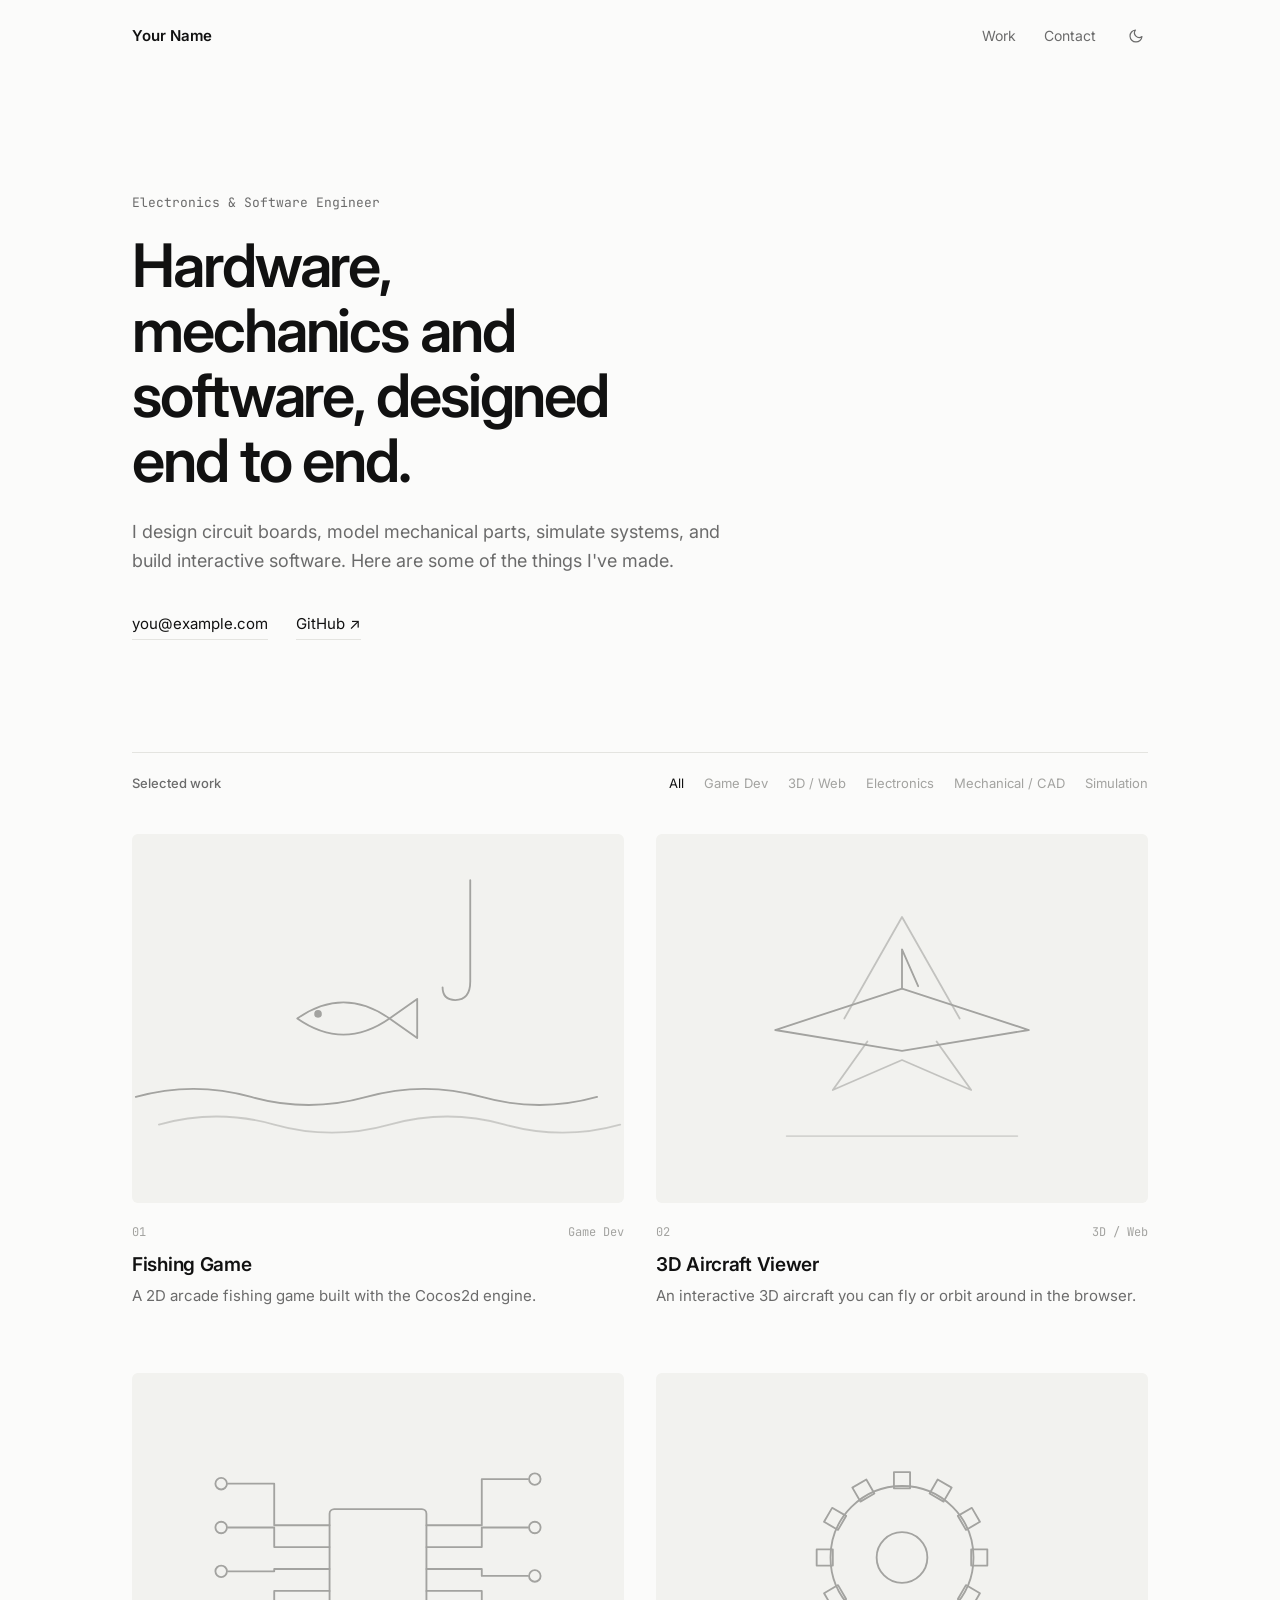
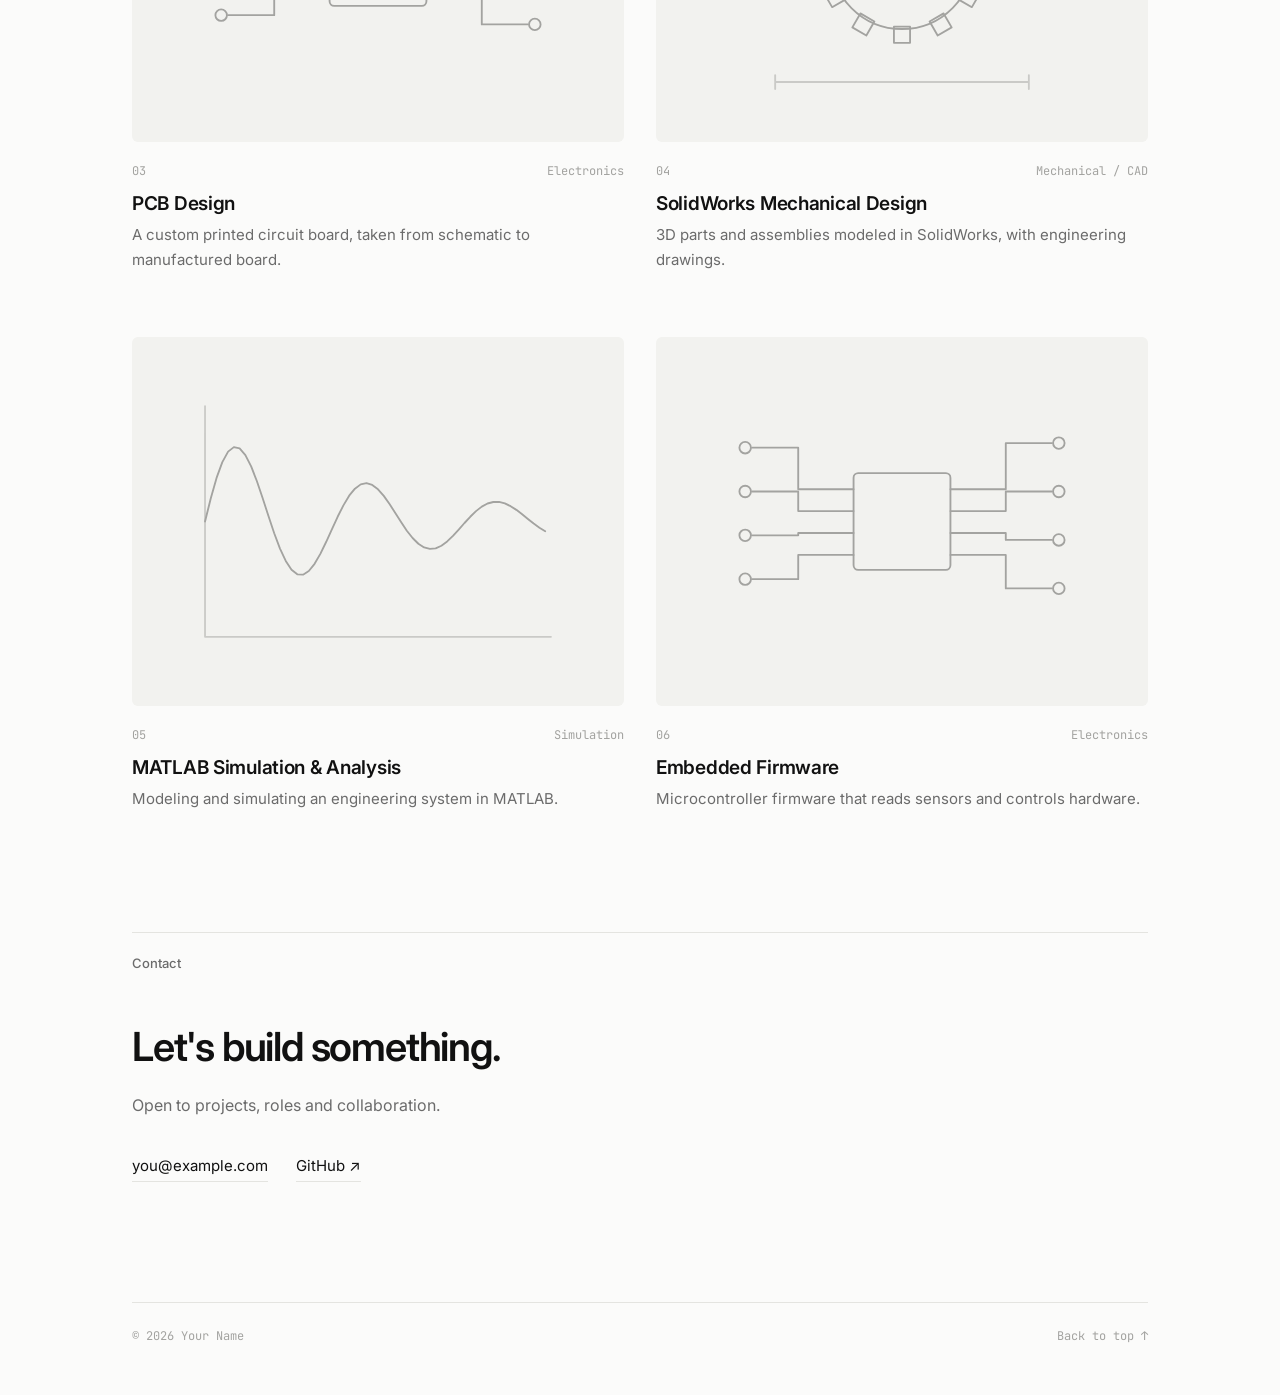
==== index.html @ 584f7bb4 "Add engineering portfolio site Static, no-build portfolio: project grid with category filters, proje" ====
<!doctype html>
<html lang="en">
  <head>
    <meta charset="utf-8" />
    <meta name="viewport" content="width=device-width, initial-scale=1" />
    <title>Portfolio</title>
    <meta name="description" content="Engineering portfolio: electronics, CAD, simulation and software projects." />
    <link rel="preconnect" href="https://fonts.googleapis.com" />
    <link rel="preconnect" href="https://fonts.gstatic.com" crossorigin />
    <link
      href="https://fonts.googleapis.com/css2?family=Inter:wght@400;500;600&family=JetBrains+Mono:wght@400&display=swap"
      rel="stylesheet"
    />
    <link rel="stylesheet" href="css/style.css" />
  </head>
  <body>
    <div class="wrap">
      <header class="topbar">
        <a class="brand" href="index.html" id="brand"></a>
        <nav>
          <a href="#work">Work</a>
          <a href="#contact">Contact</a>
          <button class="theme-toggle" id="themeToggle" aria-label="Toggle dark mode"></button>
        </nav>
      </header>

      <main>
        <section class="hero">
          <p class="eyebrow mono" id="heroTitle"></p>
          <h1 id="heroIntro"></h1>
          <p class="lede" id="heroLede"></p>
          <div class="links" id="heroLinks"></div>
        </section>

        <section id="work">
          <div class="section-head">
            <h2>Selected work</h2>
            <div class="filters" id="filters" role="tablist"></div>
          </div>
          <div class="grid" id="grid"></div>
        </section>

        <section id="contact" class="contact">
          <div class="section-head"><h2>Contact</h2></div>
          <h2 class="big">Let's build something.</h2>
          <p>Open to projects, roles and collaboration.</p>
          <div class="links" id="contactLinks"></div>
        </section>
      </main>

      <footer class="footer mono" id="footer"></footer>
    </div>

    <script src="js/projects.js"></script>
    <script src="js/main.js"></script>
    <script>
      Portfolio.renderHome();
    </script>
  </body>
</html>
---- css/style.css ----
:root {
  --bg: #fbfbfa;
  --surface: #f2f2ef;
  --ink: #111111;
  --muted: #6b6b6b;
  --faint: #a3a3a0;
  --line: #e4e4e0;
  --accent: #1f4fd8;
  --max: 1080px;
  --gutter: 32px;
}

@media (prefers-color-scheme: dark) {
  :root:not([data-theme="light"]) {
    --bg: #0e0e0f;
    --surface: #18181a;
    --ink: #ededed;
    --muted: #9a9a9a;
    --faint: #5c5c5e;
    --line: #252527;
    --accent: #7c9cff;
  }
}
:root[data-theme="dark"] {
  --bg: #0e0e0f;
  --surface: #18181a;
  --ink: #ededed;
  --muted: #9a9a9a;
  --faint: #5c5c5e;
  --line: #252527;
  --accent: #7c9cff;
}

* {
  box-sizing: border-box;
}
html {
  scroll-behavior: smooth;
}
body {
  margin: 0;
  background: var(--bg);
  color: var(--ink);
  font: 16px/1.65 Inter, system-ui, -apple-system, "Segoe UI", sans-serif;
  -webkit-font-smoothing: antialiased;
}
a {
  color: inherit;
  text-decoration: none;
}
img,
video {
  max-width: 100%;
  display: block;
}
.mono {
  font-family: "JetBrains Mono", ui-monospace, Consolas, monospace;
}

.wrap {
  max-width: var(--max);
  margin: 0 auto;
  padding: 0 var(--gutter);
}

/* ── Header ──────────────────────────────────────────── */
.topbar {
  display: flex;
  align-items: center;
  justify-content: space-between;
  height: 72px;
}
.brand {
  font-weight: 600;
  font-size: 15px;
}
.topbar nav {
  display: flex;
  gap: 28px;
  align-items: center;
  font-size: 14px;
}
.topbar nav a {
  color: var(--muted);
  transition: color 0.15s;
}
.topbar nav a:hover {
  color: var(--ink);
}
.theme-toggle {
  background: none;
  border: 0;
  padding: 4px;
  color: var(--muted);
  cursor: pointer;
  display: grid;
  place-items: center;
}
.theme-toggle:hover {
  color: var(--ink);
}

/* ── Hero ────────────────────────────────────────────── */
.hero {
  padding: 120px 0 112px;
}
.eyebrow {
  font-size: 13px;
  color: var(--muted);
  margin: 0 0 20px;
}
.hero h1 {
  font-size: clamp(36px, 5.6vw, 60px);
  font-weight: 600;
  line-height: 1.08;
  letter-spacing: -0.035em;
  margin: 0 0 24px;
  max-width: 14ch;
}
.lede {
  font-size: 18px;
  color: var(--muted);
  max-width: 54ch;
  margin: 0;
}
.links {
  display: flex;
  flex-wrap: wrap;
  gap: 8px 28px;
  margin-top: 36px;
  font-size: 15px;
}
.links a {
  border-bottom: 1px solid var(--line);
  padding-bottom: 2px;
  transition: border-color 0.15s;
}
.links a:hover {
  border-color: var(--ink);
}

/* ── Sections ────────────────────────────────────────── */
section {
  padding-bottom: 120px;
}
.section-head {
  display: flex;
  flex-wrap: wrap;
  align-items: baseline;
  justify-content: space-between;
  gap: 16px 24px;
  border-top: 1px solid var(--line);
  padding-top: 20px;
  margin-bottom: 40px;
}
.section-head h2 {
  font-size: 13px;
  font-weight: 500;
  color: var(--muted);
  margin: 0;
}
.filters {
  display: flex;
  flex-wrap: wrap;
  gap: 4px 20px;
}
.filters button {
  font: inherit;
  font-size: 13px;
  padding: 0;
  border: 0;
  background: none;
  color: var(--faint);
  cursor: pointer;
  transition: color 0.15s;
}
.filters button:hover,
.filters button[aria-selected="true"] {
  color: var(--ink);
}

/* ── Project grid ────────────────────────────────────── */
.grid {
  display: grid;
  grid-template-columns: repeat(2, minmax(0, 1fr));
  gap: 64px 32px;
}
.card {
  display: block;
}
.thumb {
  aspect-ratio: 4 / 3;
  background: var(--surface);
  border-radius: 6px;
  overflow: hidden;
  color: var(--faint);
}
.thumb img,
.thumb svg {
  width: 100%;
  height: 100%;
  object-fit: cover;
  transition: transform 0.5s cubic-bezier(0.2, 0.7, 0.2, 1), color 0.3s;
}
.card:hover .thumb img,
.card:hover .thumb svg {
  transform: scale(1.025);
}
.card:hover .thumb {
  color: var(--muted);
}
.card-meta {
  display: flex;
  justify-content: space-between;
  gap: 16px;
  margin-top: 20px;
  font-size: 12px;
  color: var(--faint);
}
.card h3 {
  font-size: 19px;
  font-weight: 600;
  letter-spacing: -0.015em;
  margin: 6px 0 4px;
}
.card p {
  margin: 0;
  color: var(--muted);
  font-size: 15px;
}

/* ── Contact / footer ────────────────────────────────── */
.contact h2.big {
  font-size: clamp(28px, 4vw, 40px);
  font-weight: 600;
  letter-spacing: -0.03em;
  margin: 0 0 12px;
}
.contact p {
  color: var(--muted);
  margin: 0;
}
.footer {
  display: flex;
  justify-content: space-between;
  border-top: 1px solid var(--line);
  padding-top: 24px;
  padding-bottom: 48px;
  font-size: 12px;
  color: var(--faint);
}

/* ── Project page ────────────────────────────────────── */
.detail-head {
  padding: 80px 0 48px;
}
.back {
  font-size: 13px;
  color: var(--muted);
  display: inline-block;
  margin-bottom: 40px;
}
.back:hover {
  color: var(--ink);
}
.detail-head h1 {
  font-size: clamp(32px, 5vw, 52px);
  font-weight: 600;
  letter-spacing: -0.035em;
  line-height: 1.1;
  margin: 0 0 16px;
}
.detail-cover {
  aspect-ratio: 16 / 8;
  background: var(--surface);
  border-radius: 6px;
  overflow: hidden;
  color: var(--faint);
  margin-bottom: 72px;
}
.detail-cover img,
.detail-cover svg {
  width: 100%;
  height: 100%;
  object-fit: cover;
}
.detail-layout {
  display: grid;
  grid-template-columns: 220px minmax(0, 1fr);
  gap: 64px;
  margin-bottom: 120px;
}
.facts {
  margin: 0;
  font-size: 14px;
}
.facts dt {
  font-size: 12px;
  color: var(--faint);
  margin-bottom: 4px;
}
.facts dd {
  margin: 0 0 24px;
}
.facts dd a {
  display: block;
  border-bottom: 1px solid var(--line);
  width: fit-content;
  margin-bottom: 6px;
}
.facts dd a:hover {
  border-color: var(--ink);
}
.prose {
  max-width: 62ch;
}
.prose p {
  margin: 0 0 20px;
  font-size: 17px;
}
.prose h2 {
  font-size: 13px;
  font-weight: 500;
  color: var(--muted);
  margin: 48px 0 16px;
}
.prose ul {
  list-style: none;
  padding: 0;
  margin: 0;
  border-top: 1px solid var(--line);
}
.prose li {
  padding: 12px 0;
  border-bottom: 1px solid var(--line);
}

.gallery {
  display: grid;
  grid-template-columns: repeat(2, minmax(0, 1fr));
  gap: 48px 32px;
}
.media {
  margin: 0;
}
.media.wide {
  grid-column: 1 / -1;
}
.media img,
.media video,
.media iframe,
.media model-viewer {
  width: 100%;
  border-radius: 6px;
  background: var(--surface);
}
.media img {
  cursor: zoom-in;
}
.media video,
.media iframe,
.media model-viewer {
  aspect-ratio: 16 / 9;
  border: 0;
  height: auto;
}
.media iframe.pdf {
  aspect-ratio: 4 / 5;
}
.media figcaption {
  margin-top: 12px;
  font-size: 13px;
  color: var(--muted);
}
.media figcaption a {
  border-bottom: 1px solid var(--line);
}
.empty {
  padding: 40px 0;
  color: var(--muted);
  font-size: 15px;
}
.empty code {
  font-size: 13px;
  background: var(--surface);
  padding: 2px 6px;
  border-radius: 4px;
}

.lightbox {
  position: fixed;
  inset: 0;
  background: rgba(10, 10, 10, 0.92);
  display: flex;
  align-items: center;
  justify-content: center;
  padding: 32px;
  z-index: 10;
  cursor: zoom-out;
}
.lightbox img {
  max-height: 100%;
}

@media (max-width: 760px) {
  :root {
    --gutter: 16px;
  }
  .topbar nav {
    gap: 20px;
  }
  .hero {
    padding: 64px 0 72px;
  }
  section {
    padding-bottom: 80px;
  }
  .grid,
  .gallery {
    grid-template-columns: 1fr;
    gap: 48px;
  }
  .detail-head {
    padding: 48px 0 32px;
  }
  .detail-cover {
    aspect-ratio: 4 / 3;
    margin-bottom: 48px;
  }
  .detail-layout {
    grid-template-columns: 1fr;
    gap: 40px;
    margin-bottom: 80px;
  }
  .facts {
    display: grid;
    grid-template-columns: 1fr 1fr;
    gap: 0 24px;
  }
}
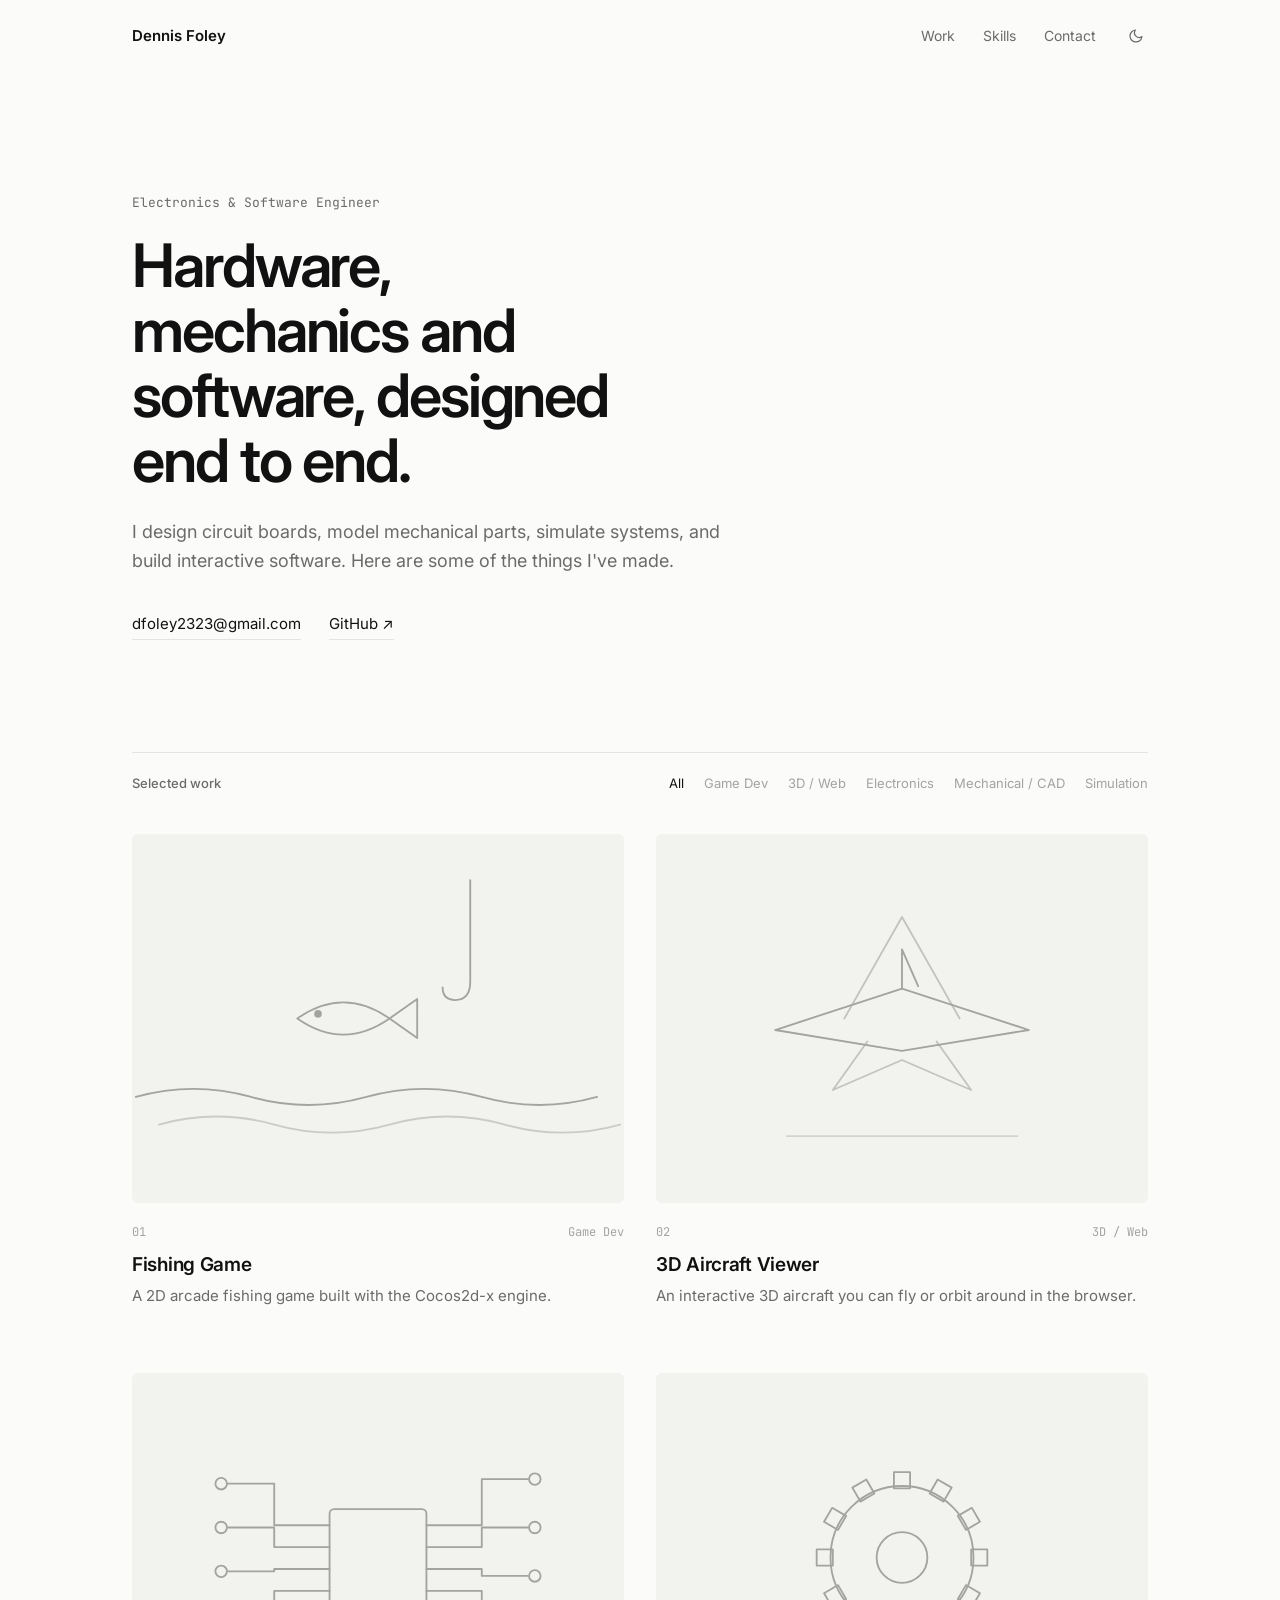
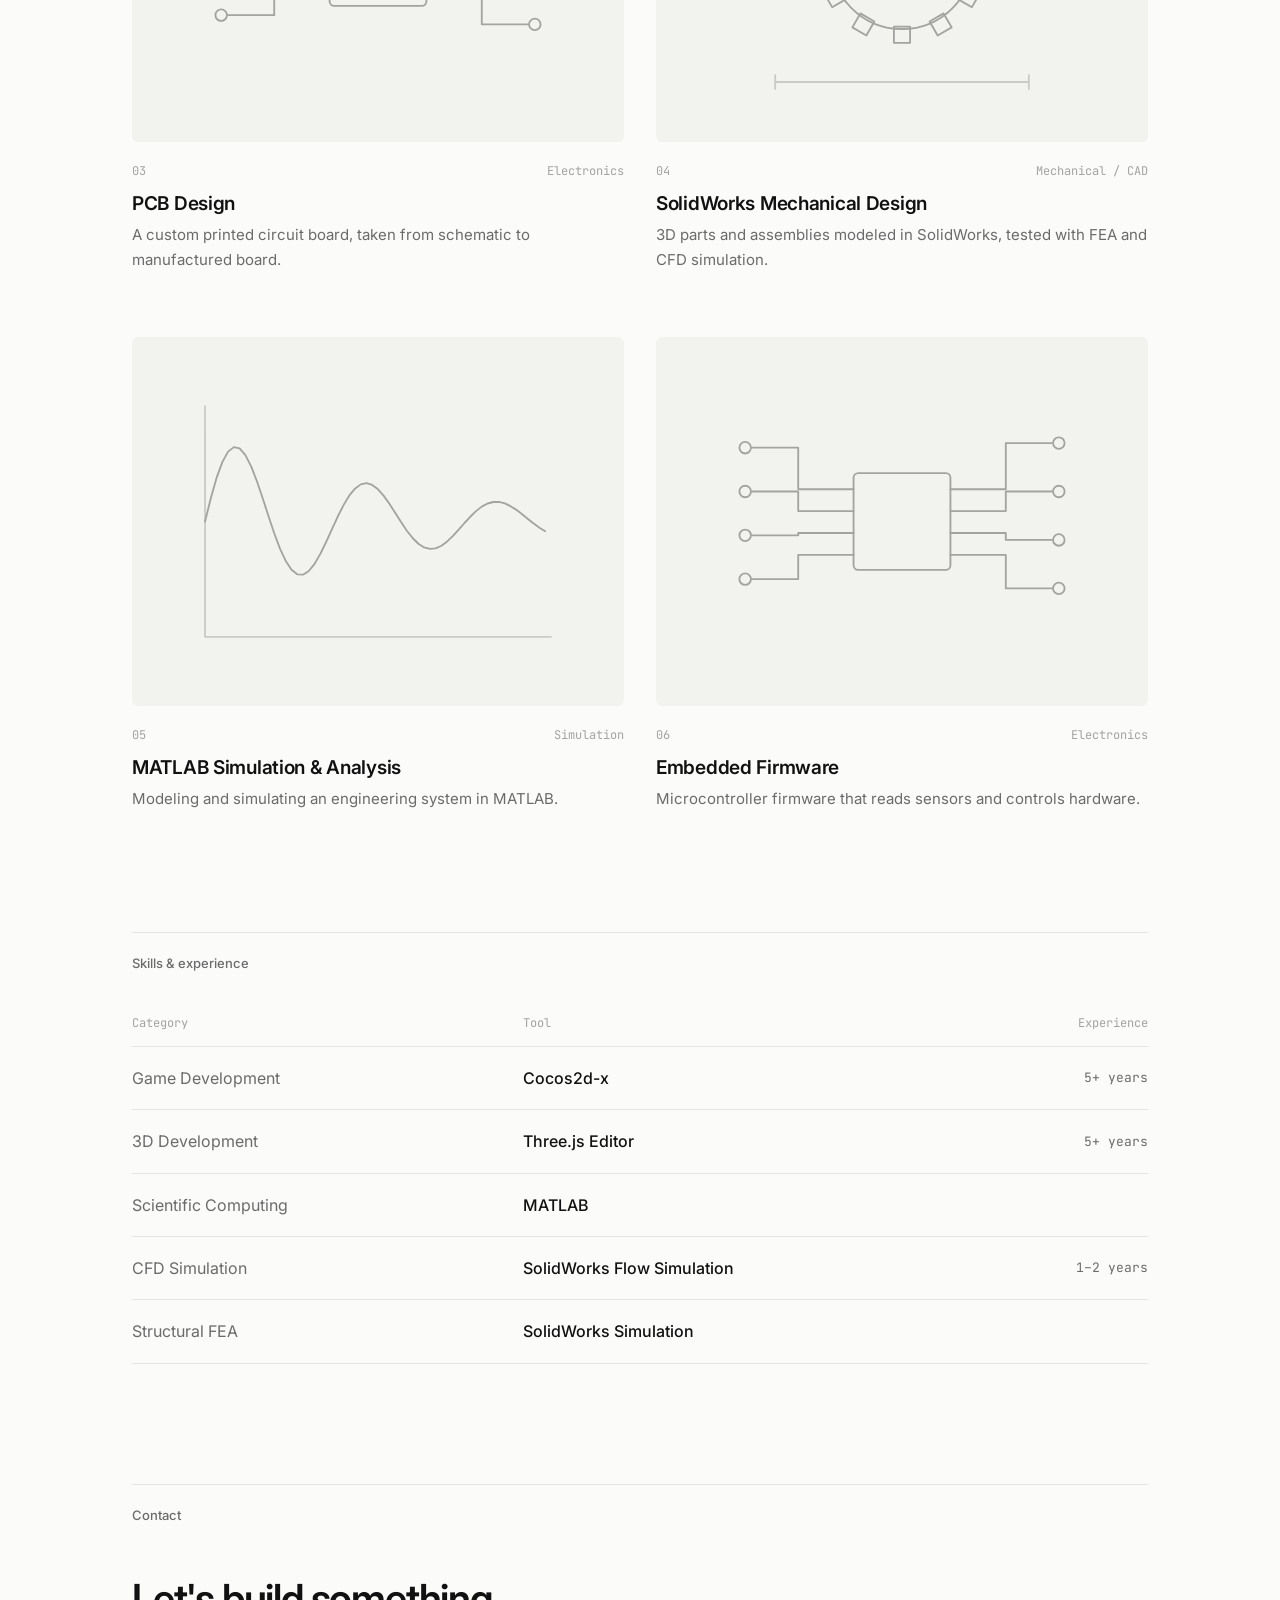
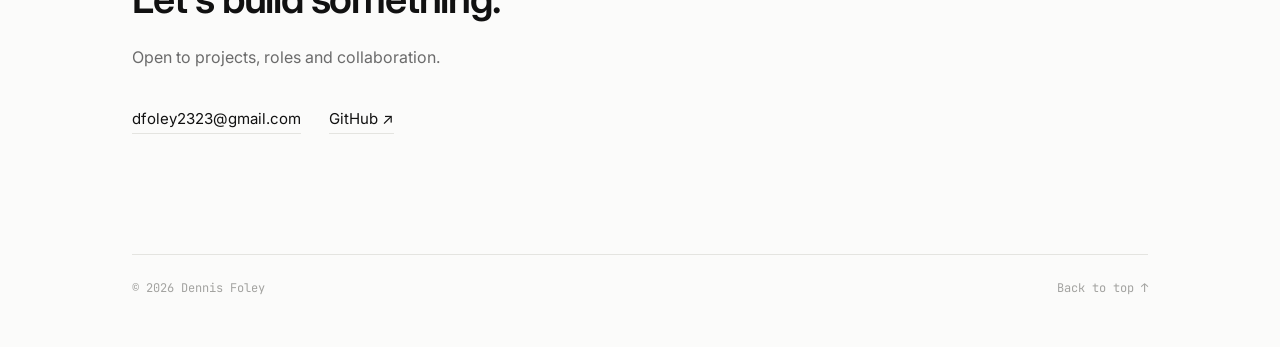
==== commit e59770d1: "Add owner details and skills section Set name and contact email, add a skills & experience table, an" ====
--- a/index.html
+++ b/index.html
@@ -19,6 +19,7 @@
         <a class="brand" href="index.html" id="brand"></a>
         <nav>
           <a href="#work">Work</a>
+          <a href="#skills">Skills</a>
           <a href="#contact">Contact</a>
           <button class="theme-toggle" id="themeToggle" aria-label="Toggle dark mode"></button>
         </nav>
@@ -40,6 +41,11 @@
           <div class="grid" id="grid"></div>
         </section>
 
+        <section id="skills">
+          <div class="section-head"><h2>Skills &amp; experience</h2></div>
+          <div class="skills" id="skillsTable" role="table"></div>
+        </section>
+
         <section id="contact" class="contact">
           <div class="section-head"><h2>Contact</h2></div>
           <h2 class="big">Let's build something.</h2>
--- a/css/style.css
+++ b/css/style.css
@@ -229,6 +229,37 @@
   font-size: 15px;
 }
 
+/* ── Skills ──────────────────────────────────────────── */
+.skill-row {
+  display: grid;
+  grid-template-columns: 1fr 1.2fr 160px;
+  gap: 24px;
+  padding: 18px 0;
+  border-bottom: 1px solid var(--line);
+  font-size: 16px;
+}
+.skill-head {
+  font-size: 12px;
+  color: var(--faint);
+  padding-top: 0;
+  padding-bottom: 12px;
+}
+.skill-cat {
+  color: var(--muted);
+}
+.skill-tool {
+  font-weight: 500;
+}
+.skill-years {
+  font-size: 13px;
+  color: var(--muted);
+  text-align: right;
+  align-self: center;
+}
+.skill-head span:last-child {
+  text-align: right;
+}
+
 /* ── Contact / footer ────────────────────────────────── */
 .contact h2.big {
   font-size: clamp(28px, 4vw, 40px);
@@ -420,6 +451,17 @@
     grid-template-columns: 1fr;
     gap: 48px;
   }
+  .skill-head {
+    display: none;
+  }
+  .skill-row {
+    grid-template-columns: 1fr auto;
+    gap: 2px 16px;
+  }
+  .skill-cat {
+    grid-column: 1 / -1;
+    font-size: 13px;
+  }
   .detail-head {
     padding: 48px 0 32px;
   }
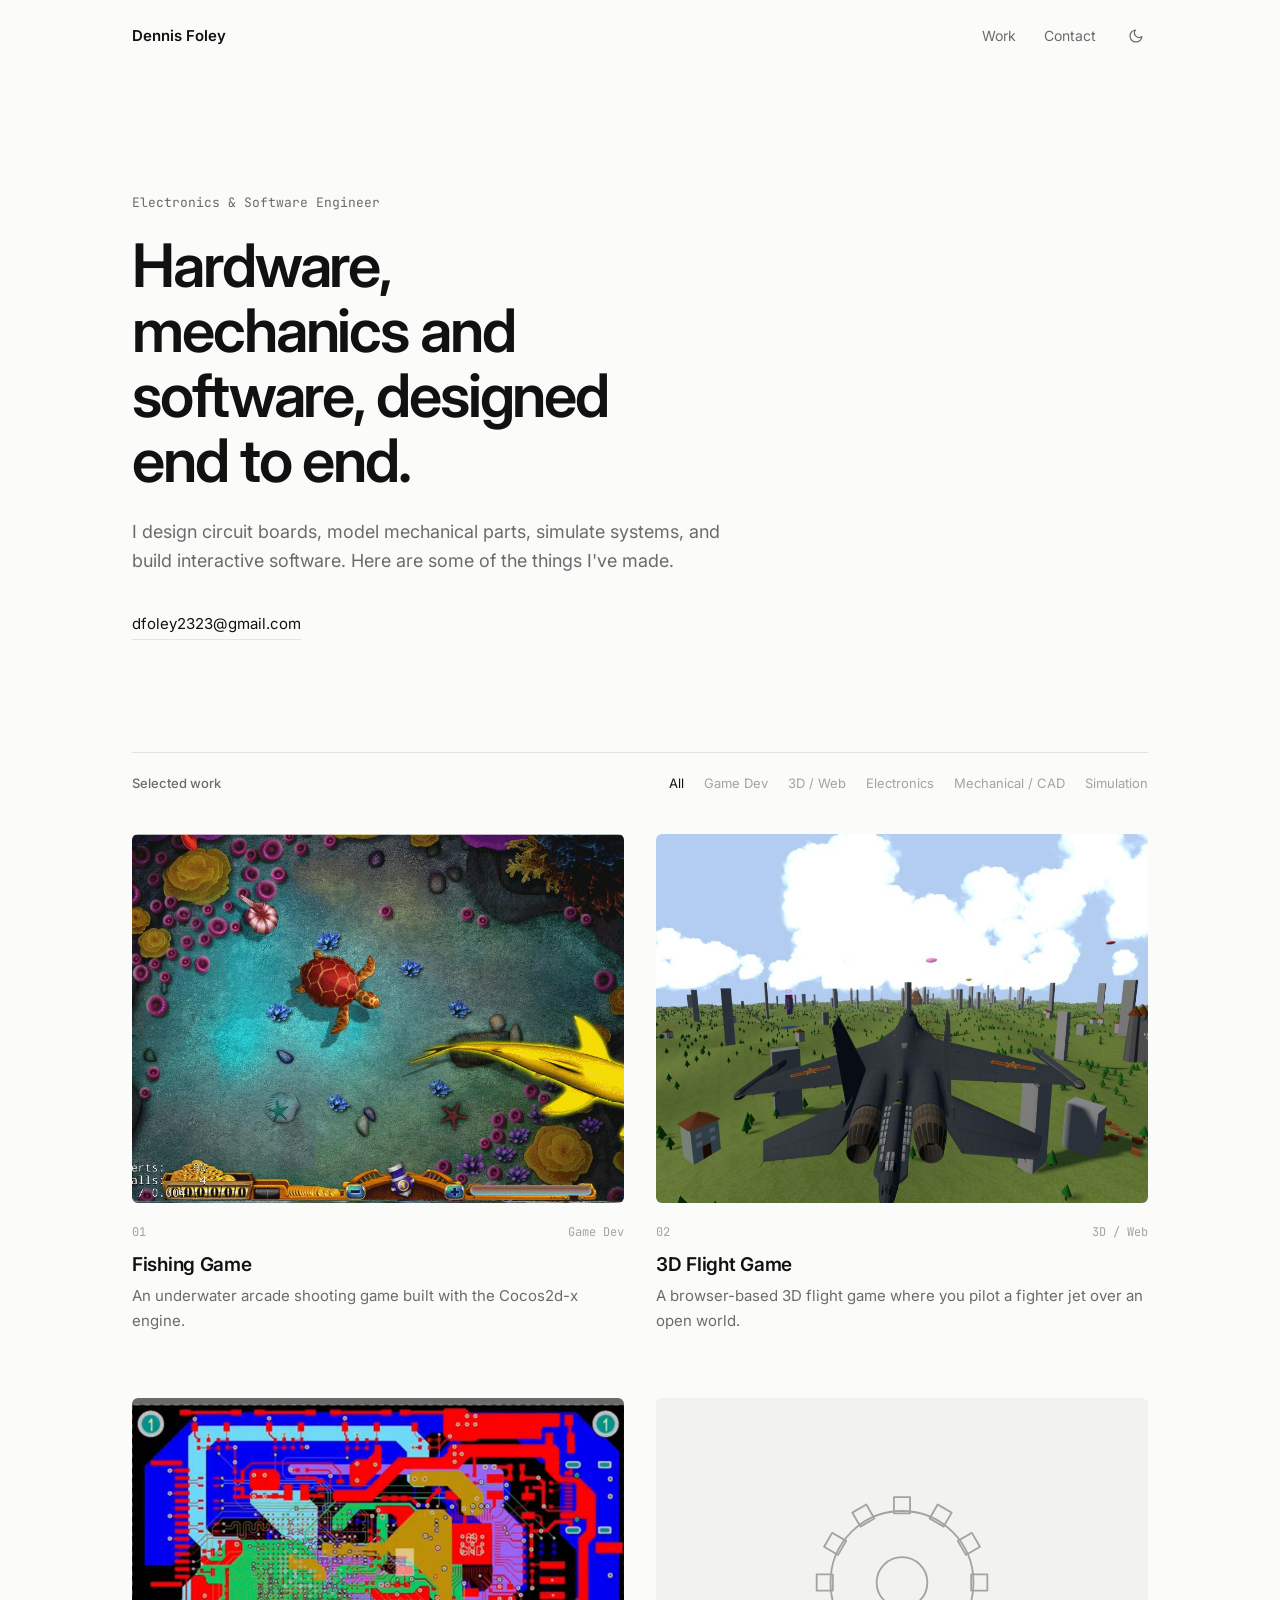
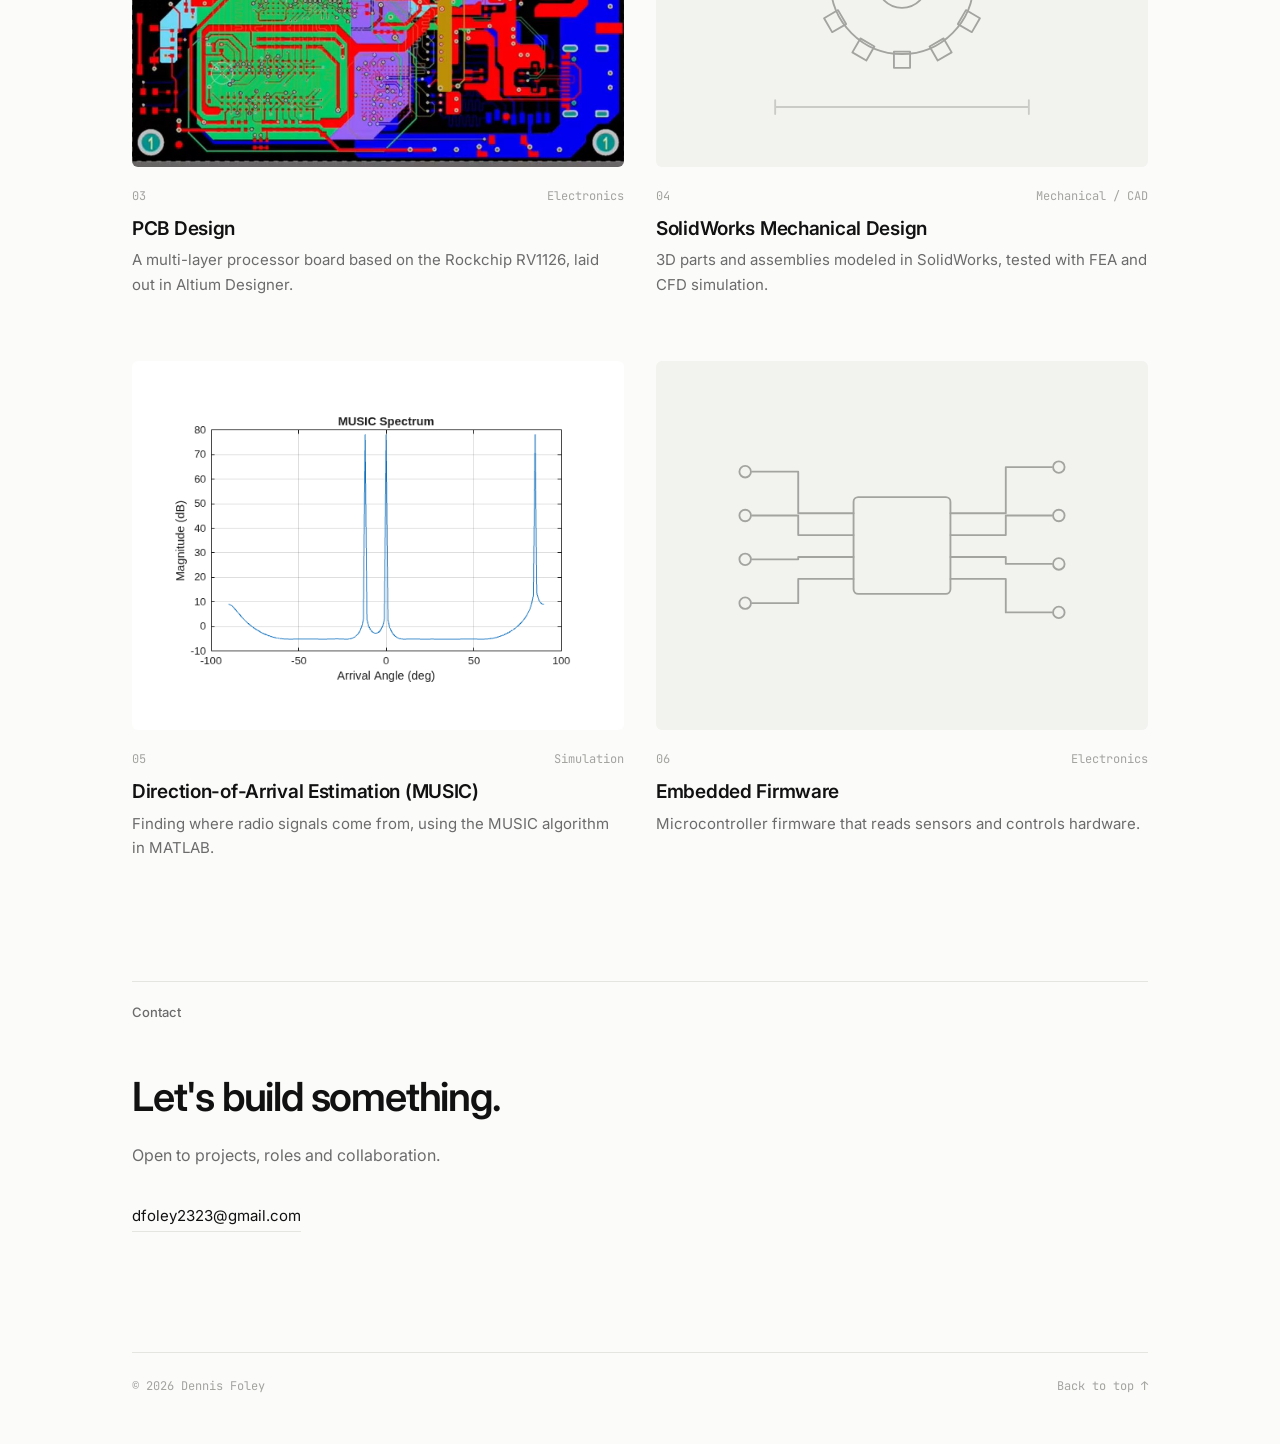
==== commit 5d82e1f4: "Remove skills section Co-Authored-By: Claude Opus 5.5 <noreply@anthropic.com>" ====
--- a/index.html
+++ b/index.html
@@ -19,7 +19,6 @@
         <a class="brand" href="index.html" id="brand"></a>
         <nav>
           <a href="#work">Work</a>
-          <a href="#skills">Skills</a>
           <a href="#contact">Contact</a>
           <button class="theme-toggle" id="themeToggle" aria-label="Toggle dark mode"></button>
         </nav>
@@ -41,11 +40,6 @@
           <div class="grid" id="grid"></div>
         </section>
 
-        <section id="skills">
-          <div class="section-head"><h2>Skills &amp; experience</h2></div>
-          <div class="skills" id="skillsTable" role="table"></div>
-        </section>
-
         <section id="contact" class="contact">
           <div class="section-head"><h2>Contact</h2></div>
           <h2 class="big">Let's build something.</h2>
--- a/css/style.css
+++ b/css/style.css
@@ -202,6 +202,12 @@
   object-fit: cover;
   transition: transform 0.5s cubic-bezier(0.2, 0.7, 0.2, 1), color 0.3s;
 }
+.thumb img.contain,
+.detail-cover img.contain {
+  object-fit: contain;
+  background: #ffffff;
+  padding: 4%;
+}
 .card:hover .thumb img,
 .card:hover .thumb svg {
   transform: scale(1.025);
@@ -227,37 +233,6 @@
   margin: 0;
   color: var(--muted);
   font-size: 15px;
-}
-
-/* ── Skills ──────────────────────────────────────────── */
-.skill-row {
-  display: grid;
-  grid-template-columns: 1fr 1.2fr 160px;
-  gap: 24px;
-  padding: 18px 0;
-  border-bottom: 1px solid var(--line);
-  font-size: 16px;
-}
-.skill-head {
-  font-size: 12px;
-  color: var(--faint);
-  padding-top: 0;
-  padding-bottom: 12px;
-}
-.skill-cat {
-  color: var(--muted);
-}
-.skill-tool {
-  font-weight: 500;
-}
-.skill-years {
-  font-size: 13px;
-  color: var(--muted);
-  text-align: right;
-  align-self: center;
-}
-.skill-head span:last-child {
-  text-align: right;
 }
 
 /* ── Contact / footer ────────────────────────────────── */
@@ -451,17 +426,6 @@
     grid-template-columns: 1fr;
     gap: 48px;
   }
-  .skill-head {
-    display: none;
-  }
-  .skill-row {
-    grid-template-columns: 1fr auto;
-    gap: 2px 16px;
-  }
-  .skill-cat {
-    grid-column: 1 / -1;
-    font-size: 13px;
-  }
   .detail-head {
     padding: 48px 0 32px;
   }
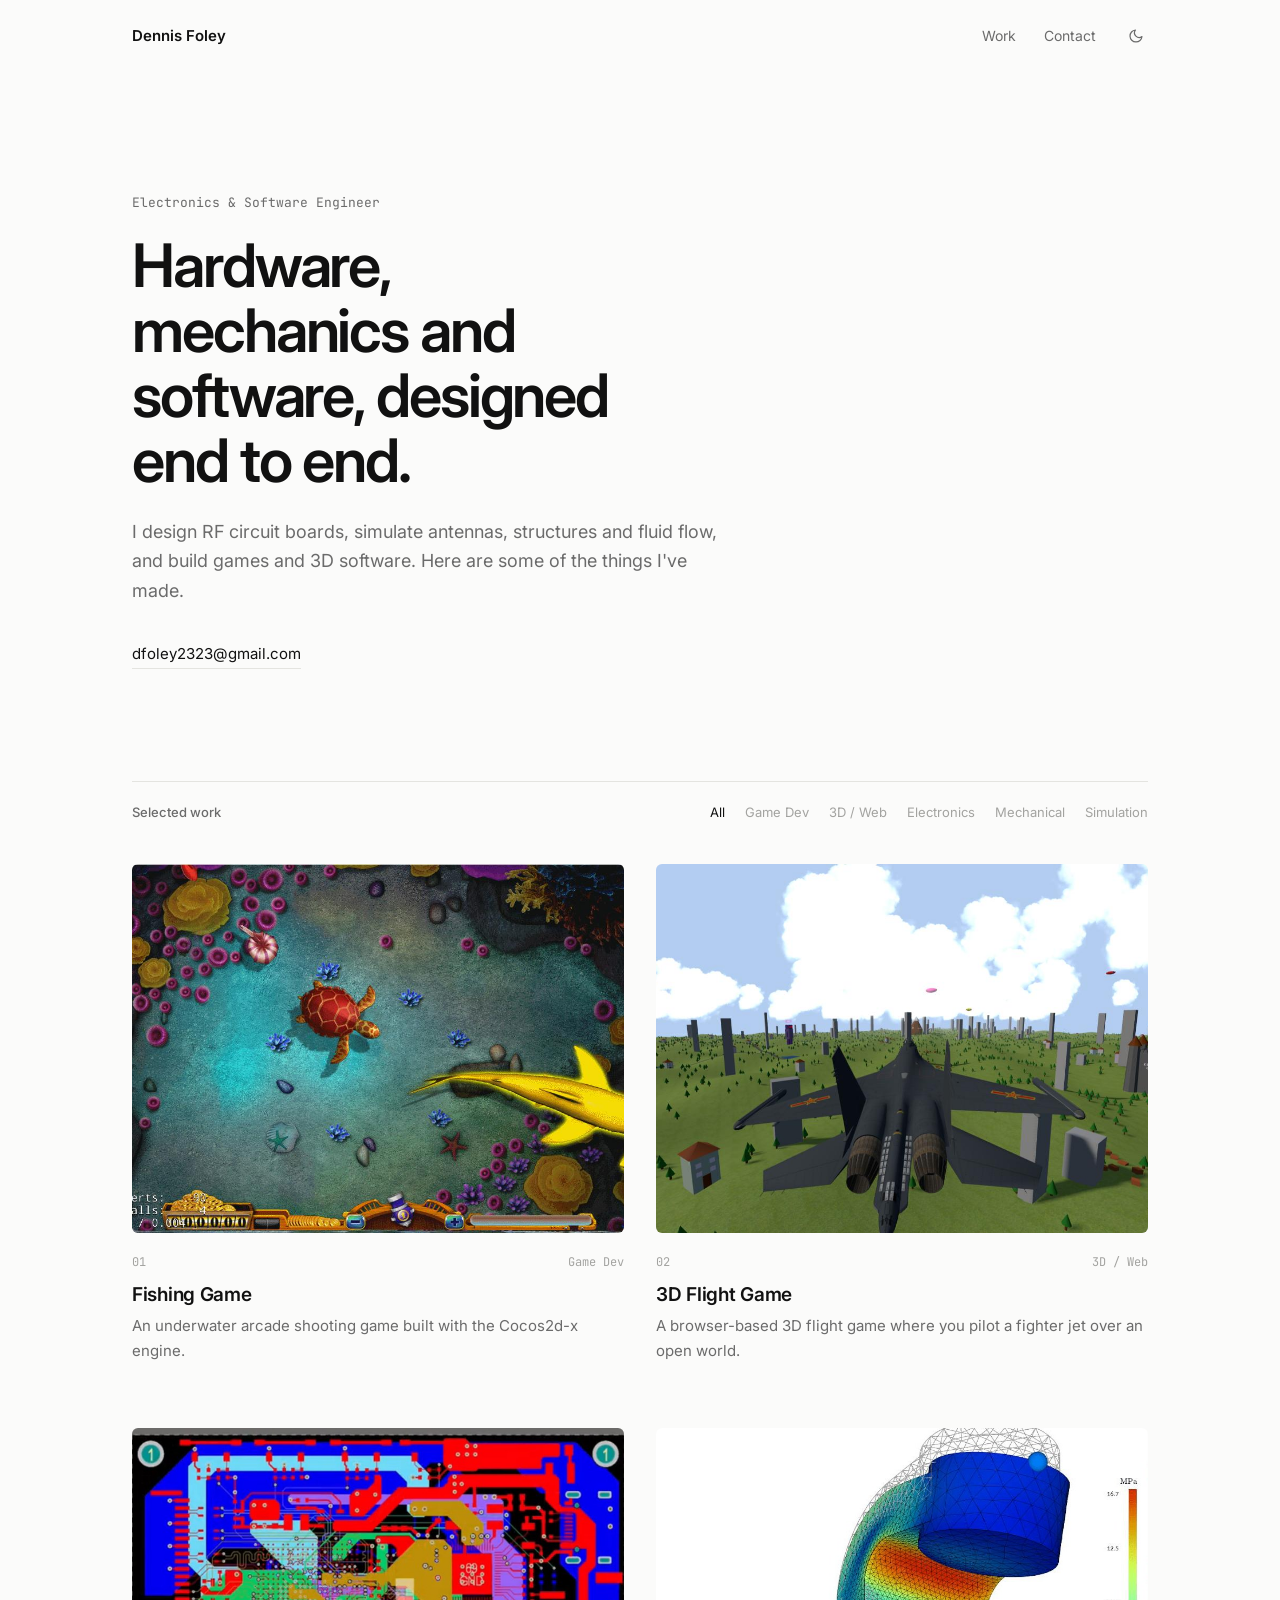
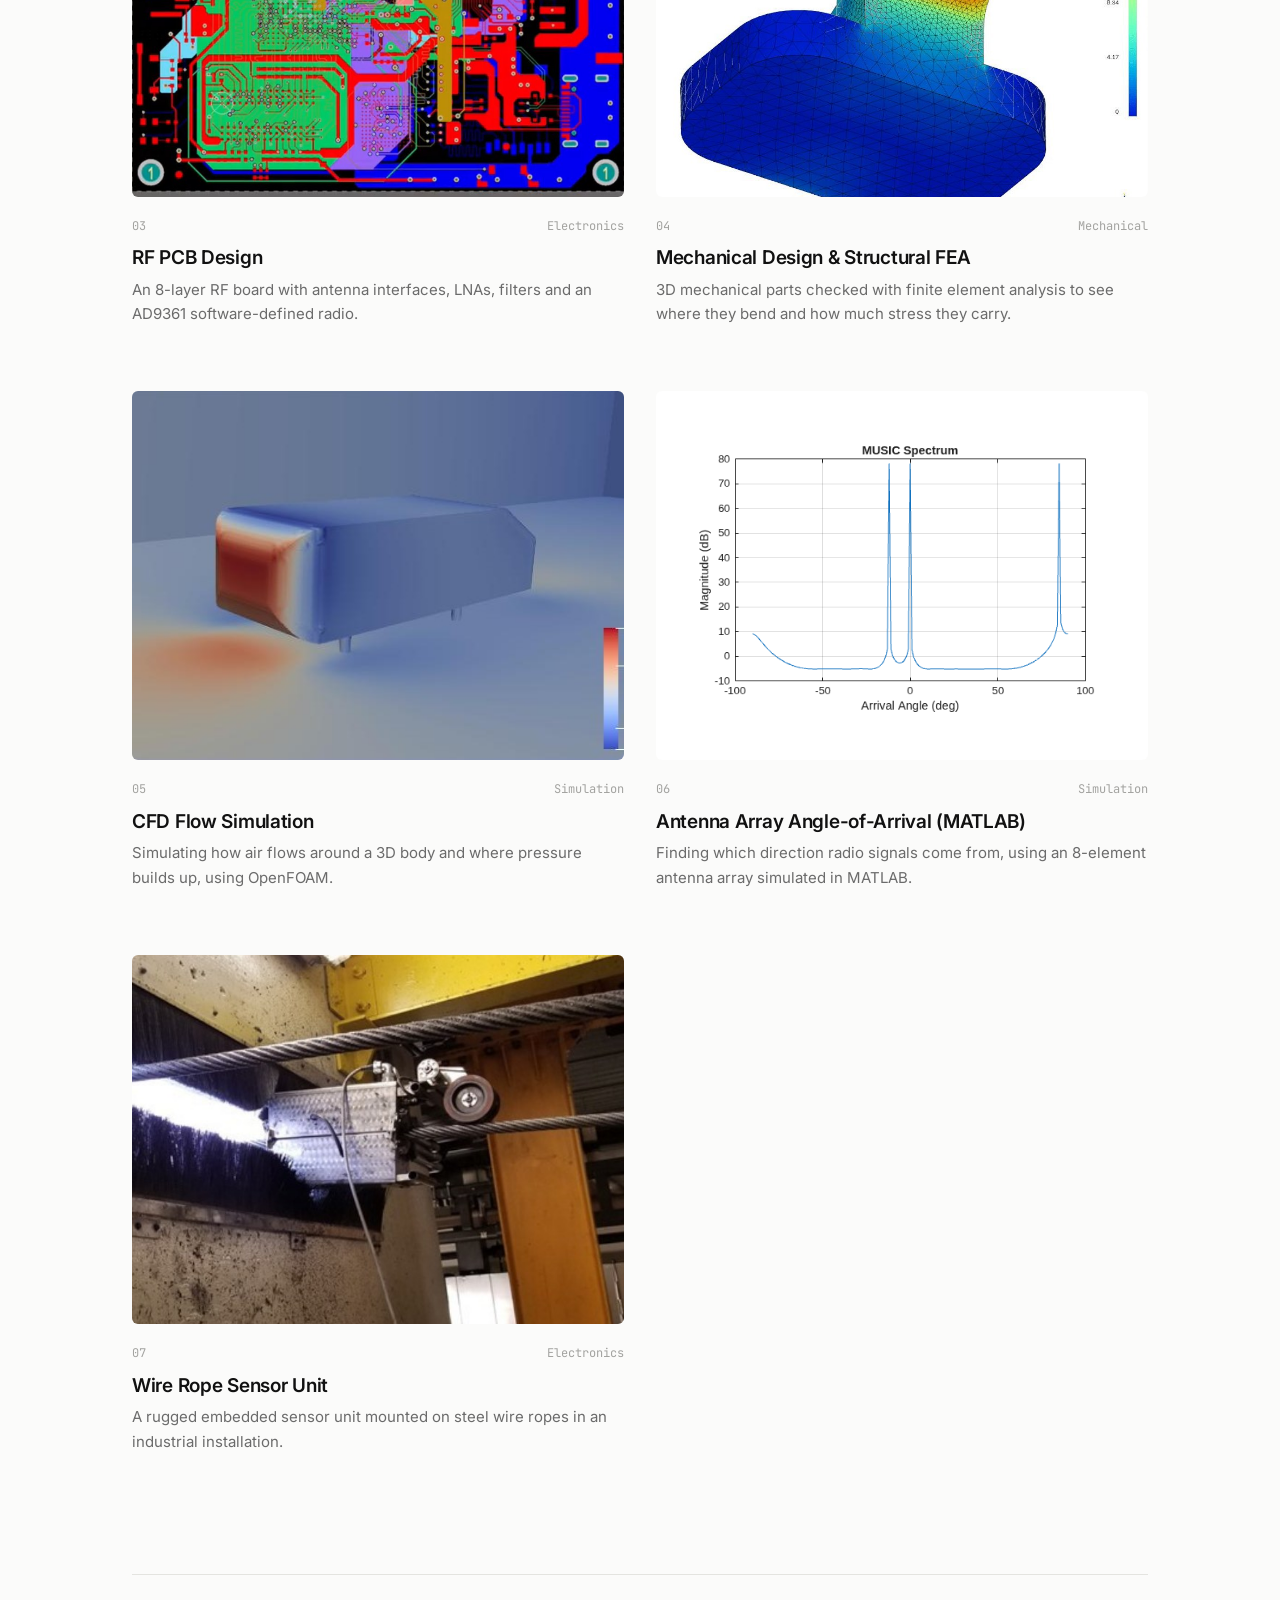
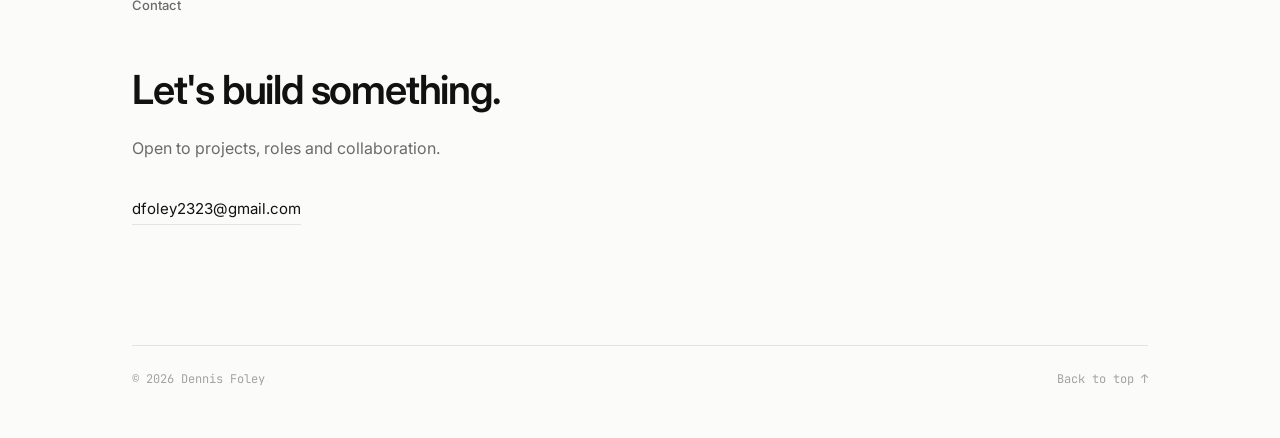
==== commit 1a8254b2: "Version asset URLs to avoid stale browser caches Mixed cached and fresh copies of main.js/projects.j" ====
--- a/index.html
+++ b/index.html
@@ -11,7 +11,7 @@
       href="https://fonts.googleapis.com/css2?family=Inter:wght@400;500;600&family=JetBrains+Mono:wght@400&display=swap"
       rel="stylesheet"
     />
-    <link rel="stylesheet" href="css/style.css" />
+    <link rel="stylesheet" href="css/style.css?v=202610261629" />
   </head>
   <body>
     <div class="wrap">
@@ -51,8 +51,8 @@
       <footer class="footer mono" id="footer"></footer>
     </div>
 
-    <script src="js/projects.js"></script>
-    <script src="js/main.js"></script>
+    <script src="js/projects.js?v=202610261629"></script>
+    <script src="js/main.js?v=202610261629"></script>
     <script>
       Portfolio.renderHome();
     </script>
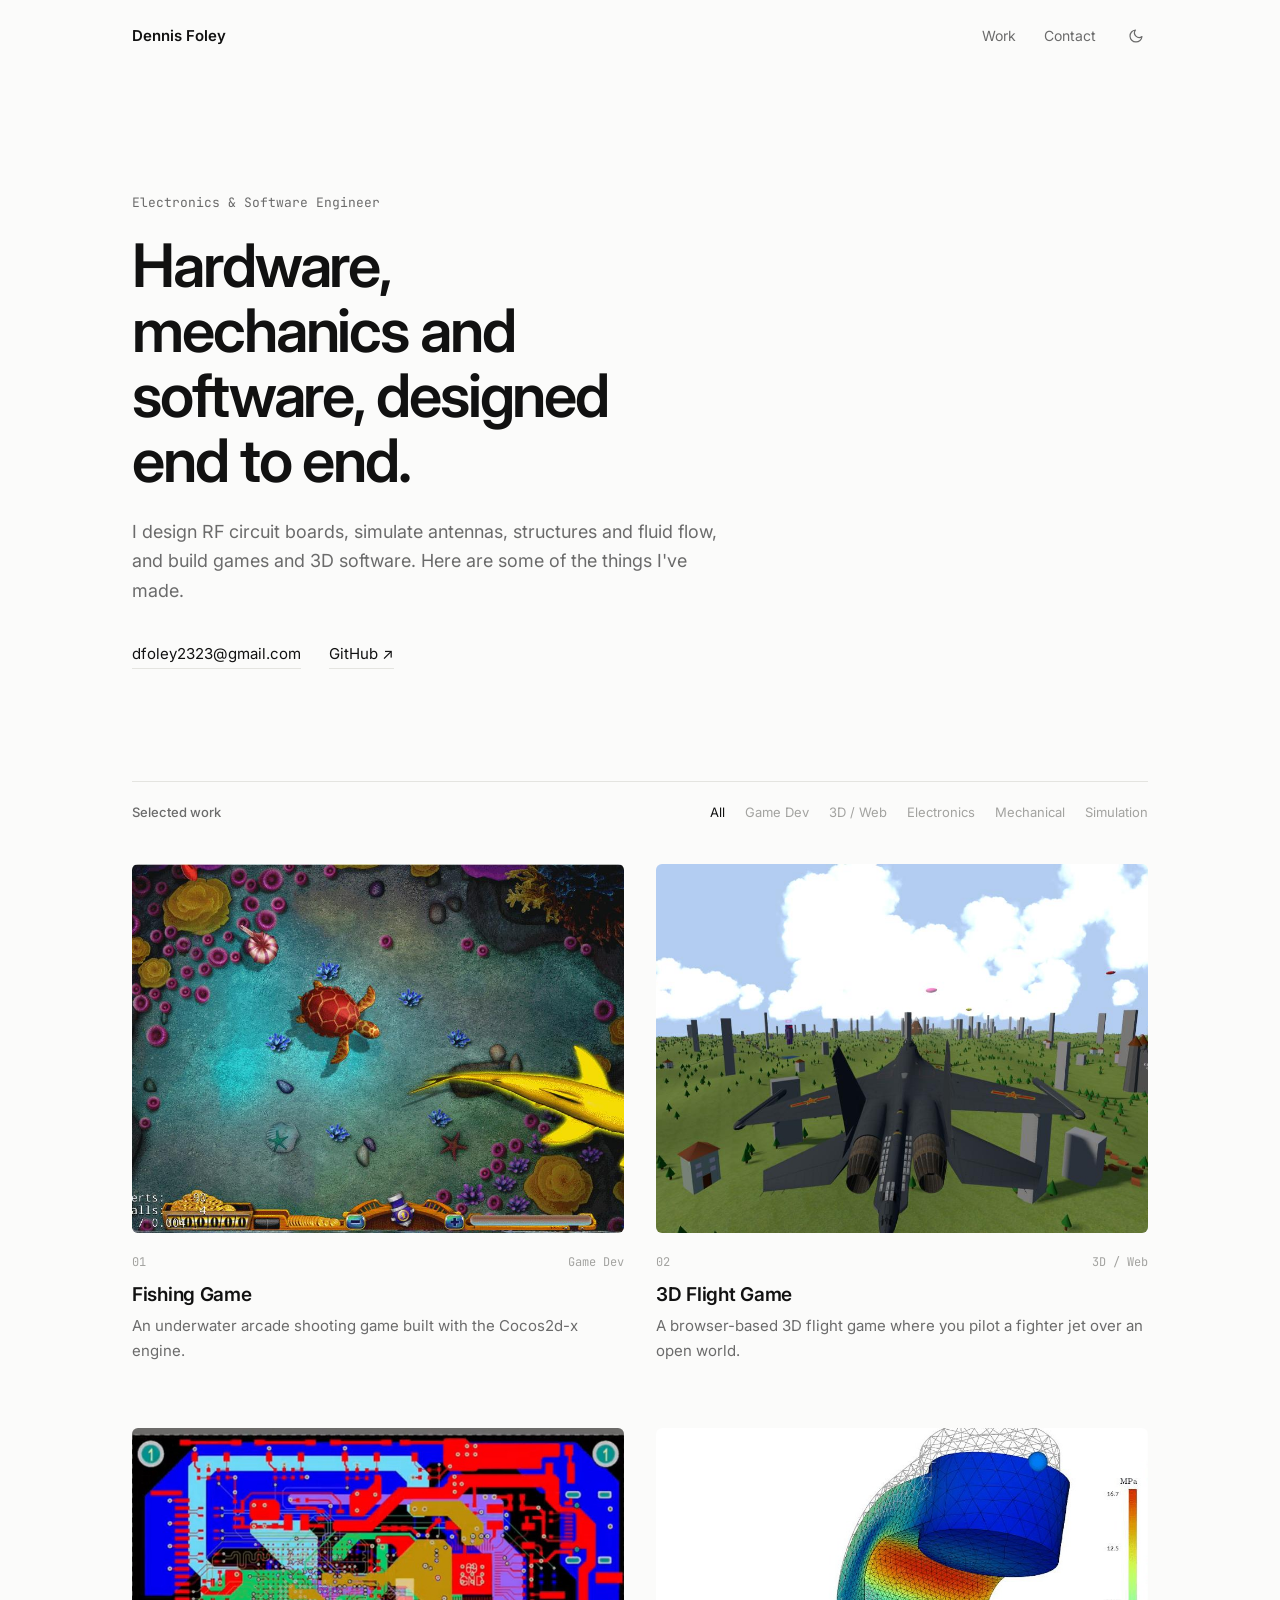
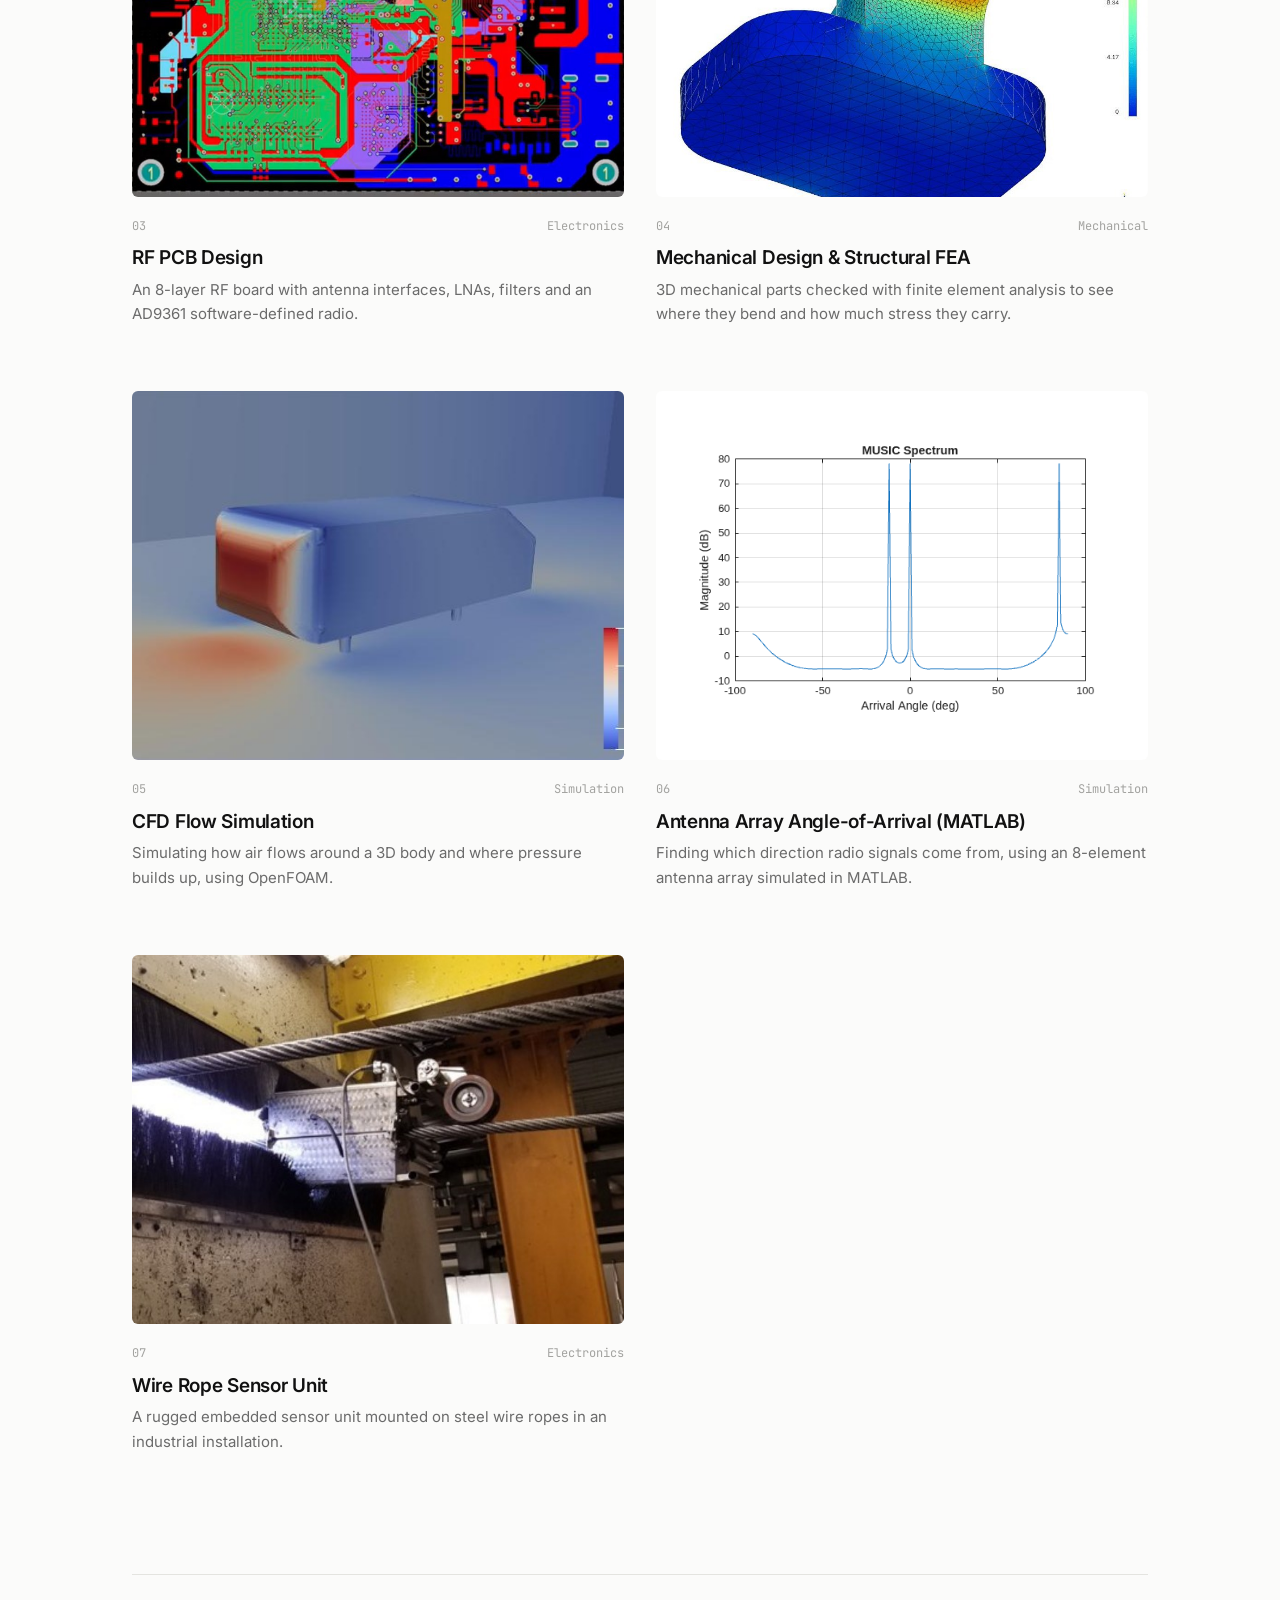
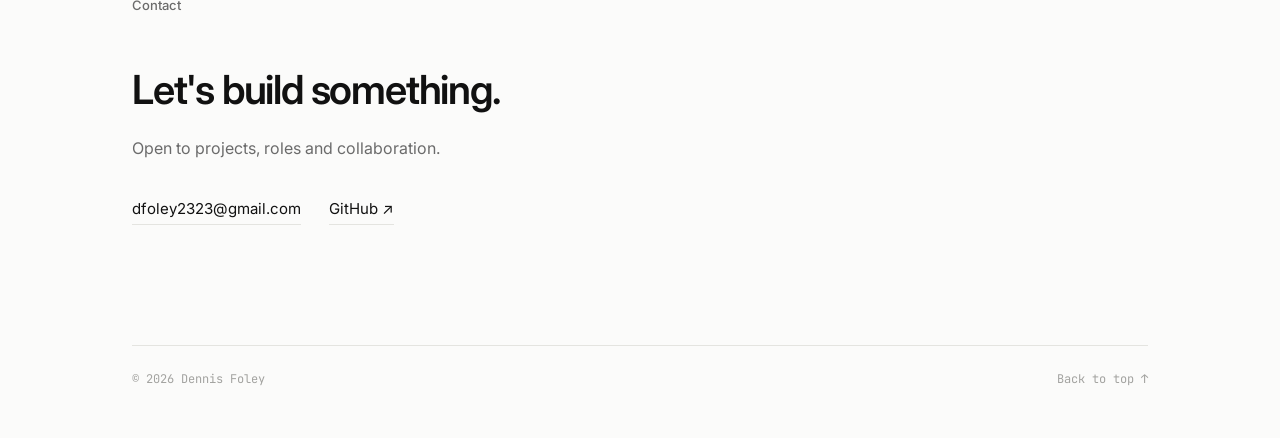
==== commit ce26e35f: "Add DF favicon and GitHub profile link Co-Authored-By: Claude Opus 5.5 <noreply@anthropic.com>" ====
--- a/index.html
+++ b/index.html
@@ -11,7 +11,10 @@
       href="https://fonts.googleapis.com/css2?family=Inter:wght@400;500;600&family=JetBrains+Mono:wght@400&display=swap"
       rel="stylesheet"
     />
-    <link rel="stylesheet" href="css/style.css?v=202610261629" />
+    <link rel="icon" href="favicon.ico?v=202610261637" sizes="any" />
+    <link rel="icon" type="image/png" href="favicon-32.png?v=202610261637" />
+    <link rel="apple-touch-icon" href="apple-touch-icon.png?v=202610261637" />
+    <link rel="stylesheet" href="css/style.css?v=202610261637" />
   </head>
   <body>
     <div class="wrap">
@@ -51,8 +54,8 @@
       <footer class="footer mono" id="footer"></footer>
     </div>
 
-    <script src="js/projects.js?v=202610261629"></script>
-    <script src="js/main.js?v=202610261629"></script>
+    <script src="js/projects.js?v=202610261637"></script>
+    <script src="js/main.js?v=202610261637"></script>
     <script>
       Portfolio.renderHome();
     </script>
